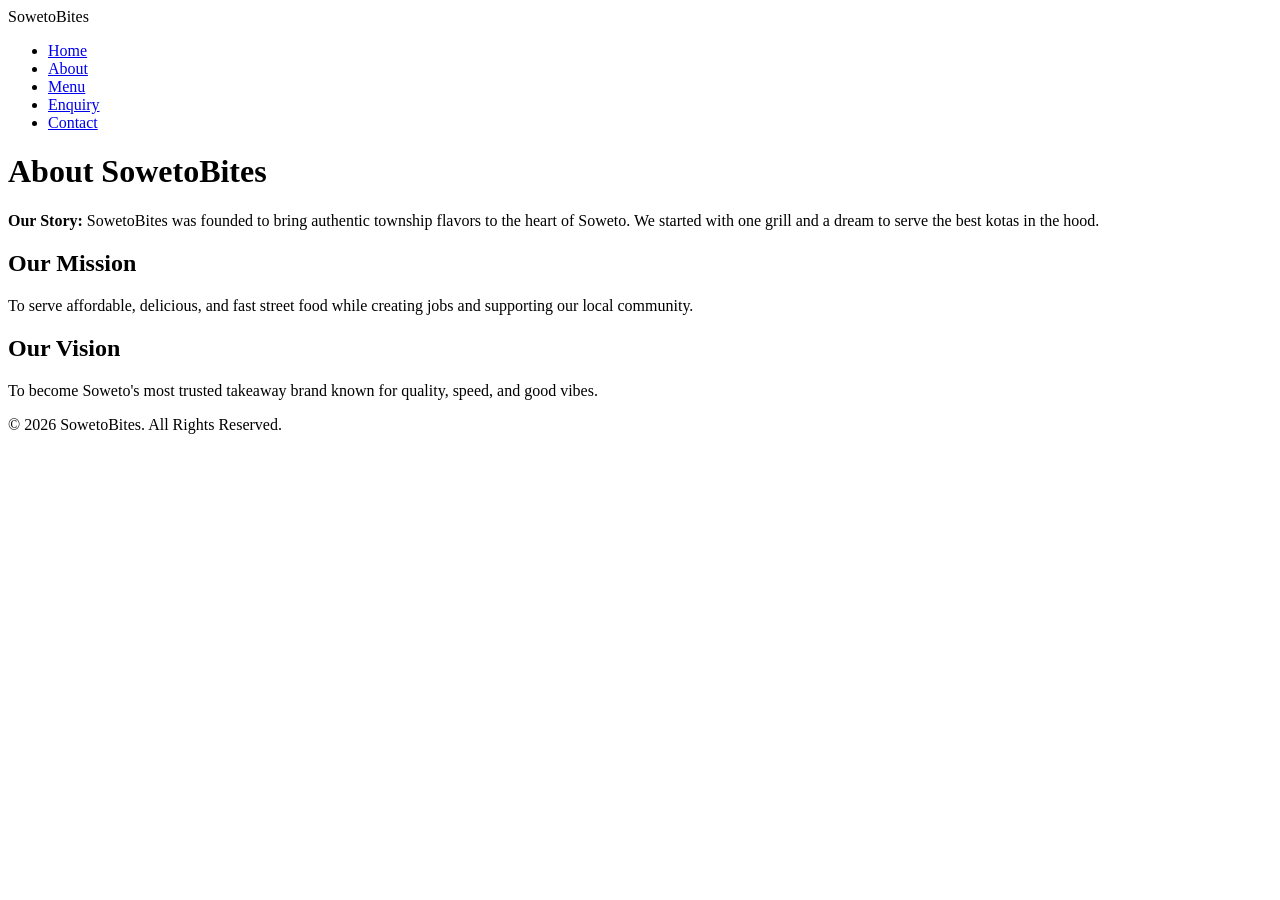
==== about.html @ e95b5752 "Add files via upload Add 5 website pages" ====
<!DOCTYPE html>
<html lang="en">
<head>
    <meta charset="UTF-8">
    <meta name="viewport" content="width=device-width, initial-scale=1.0">
    <title>About Us - SowetoBites</title>
    <link rel="stylesheet" href="css/style.css">
</head>
<body>
    <header>
        <nav class="navbar">
            <div class="logo">Soweto<span>Bites</span></div>
            <ul class="nav-links">
                <li><a href="index.html">Home</a></li>
                <li><a href="about.html" class="active">About</a></li>
                <li><a href="products.html">Menu</a></li>
                <li><a href="enquiry.html">Enquiry</a></li>
                <li><a href="contact.html">Contact</a></li>
            </ul>
        </nav>
    </header>

    <main class="container">
        <h1>About SowetoBites</h1>
        <p><strong>Our Story:</strong> SowetoBites was founded to bring authentic township flavors to the heart of Soweto. We started with one grill and a dream to serve the best kotas in the hood.</p>
        
        <h2>Our Mission</h2>
        <p>To serve affordable, delicious, and fast street food while creating jobs and supporting our local community.</p>

        <h2>Our Vision</h2>
        <p>To become Soweto's most trusted takeaway brand known for quality, speed, and good vibes.</p>
    </main>

    <footer>
        <p>&copy; 2026 SowetoBites. All Rights Reserved.</p>
    </footer>
</body>
</html>
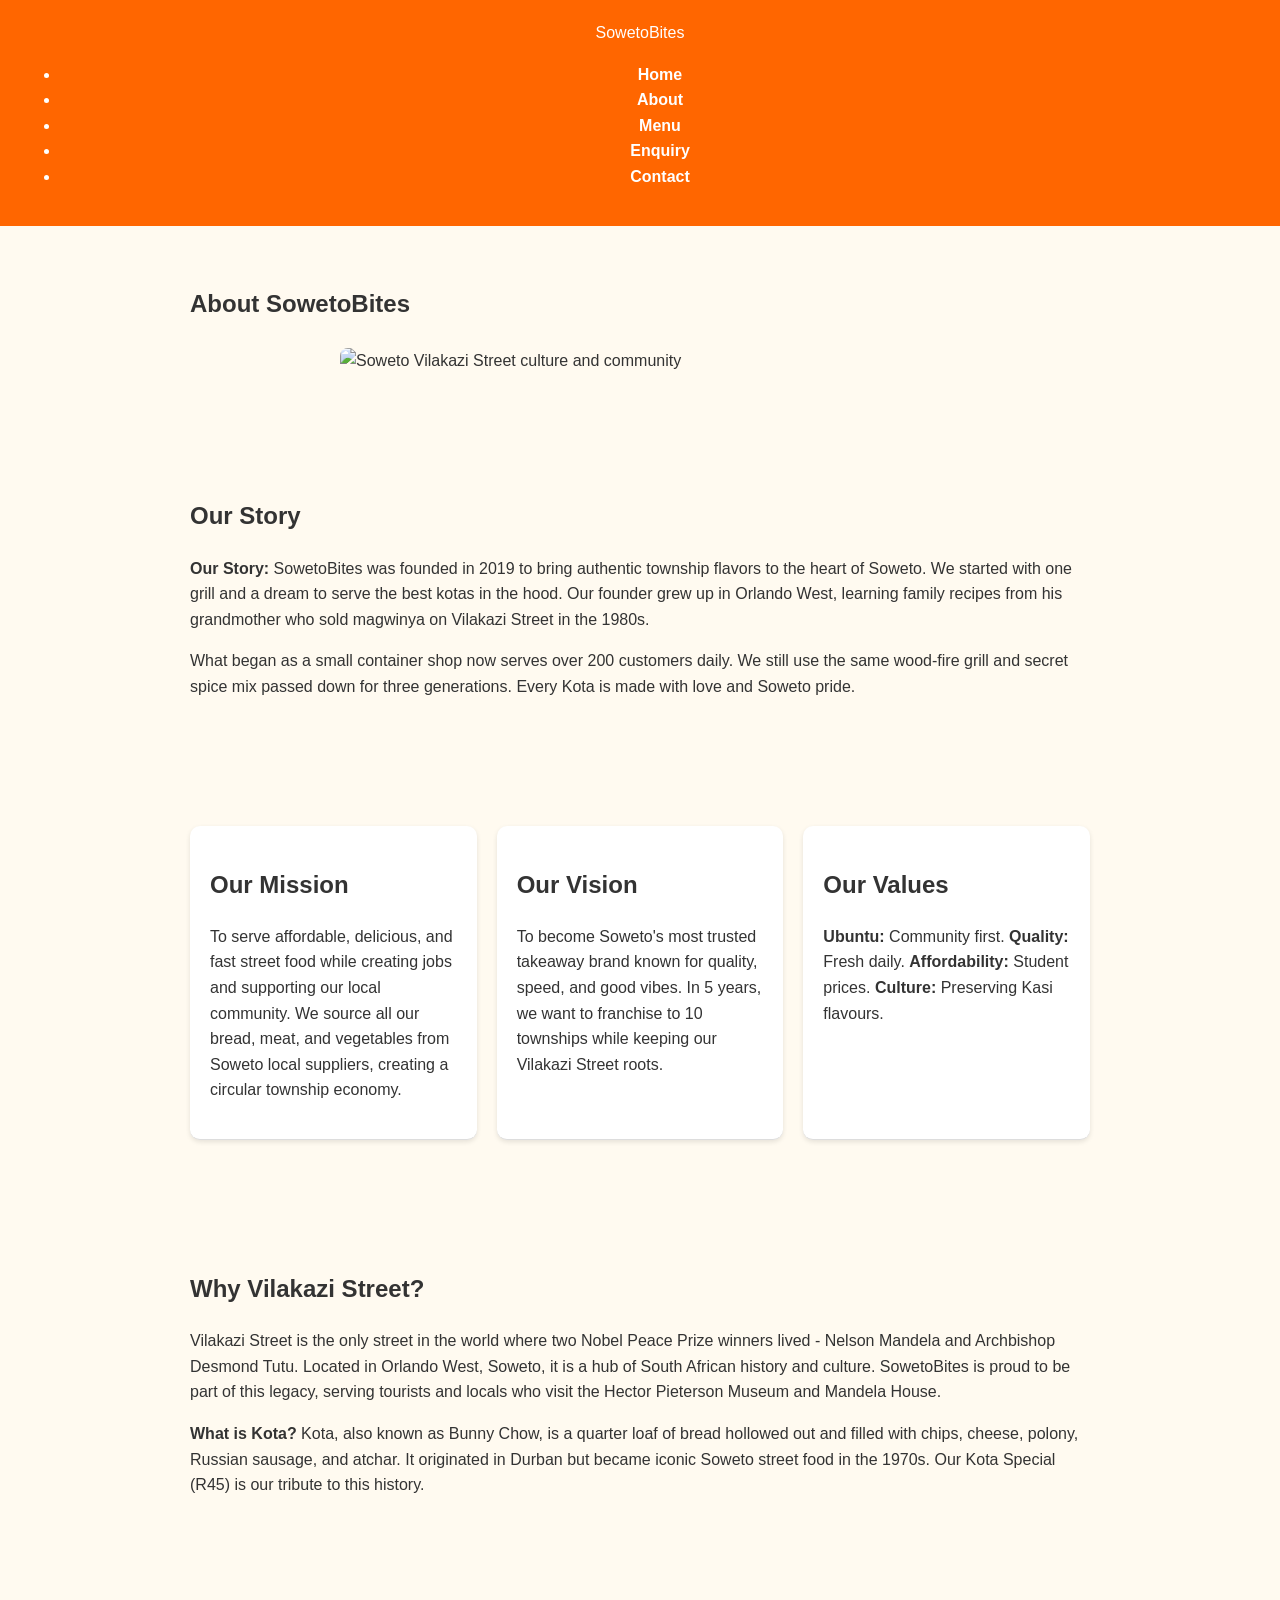
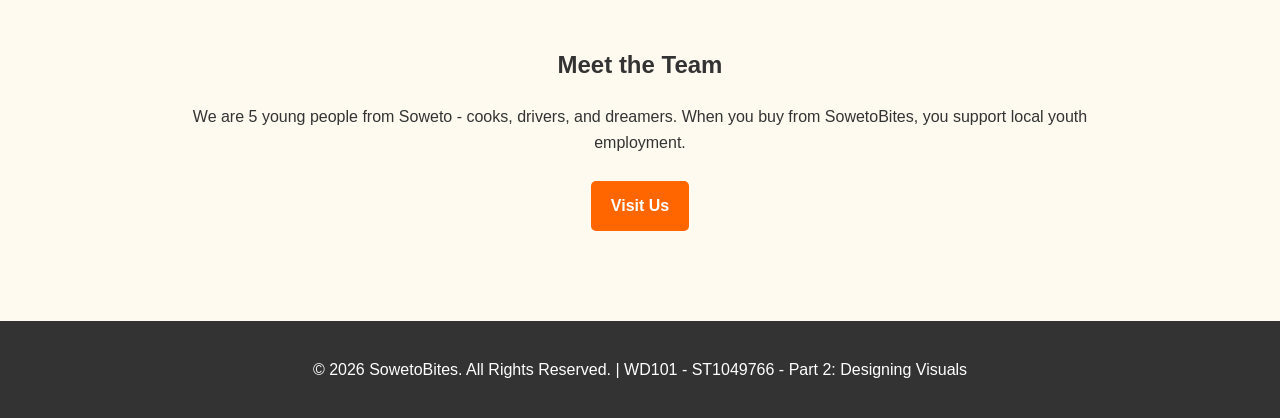
==== commit 70ebd59d: "Fix Part 1 feedback: Add README with sitemap tech features changelog references, Add HTML comments, " ====
--- a/about.html
+++ b/about.html
@@ -3,13 +3,17 @@
 <head>
     <meta charset="UTF-8">
     <meta name="viewport" content="width=device-width, initial-scale=1.0">
-    <title>About Us - SowetoBites</title>
+    <title>About Us - SowetoBites | Our Story & Soweto Culture</title>
+    <!-- External CSS Link - LO 2.2 -->
     <link rel="stylesheet" href="css/style.css">
 </head>
 <body>
+    <!-- ==================== HEADER STARTS ==================== -->
+    <!-- Flexbox header layout - LO 2.4 -->
     <header>
         <nav class="navbar">
             <div class="logo">Soweto<span>Bites</span></div>
+            <!-- Navigation - Flexbox with gap and relative units -->
             <ul class="nav-links">
                 <li><a href="index.html">Home</a></li>
                 <li><a href="about.html" class="active">About</a></li>
@@ -19,20 +23,70 @@
             </ul>
         </nav>
     </header>
+    <!-- ==================== HEADER ENDS ==================== -->
 
+    <!-- ==================== MAIN CONTENT STARTS ==================== -->
     <main class="container">
-        <h1>About SowetoBites</h1>
-        <p><strong>Our Story:</strong> SowetoBites was founded to bring authentic township flavors to the heart of Soweto. We started with one grill and a dream to serve the best kotas in the hood.</p>
-        
-        <h2>Our Mission</h2>
-        <p>To serve affordable, delicious, and fast street food while creating jobs and supporting our local community.</p>
+        <!-- About Header Section -->
+        <section class="about-header">
+            <h1>About SowetoBites</h1>
+            <!-- Responsive Image - LO 3.3 -->
+            <img 
+                src="images/soweto-culture.jpg" 
+                srcset="images/soweto-culture-small.jpg 480w, images/soweto-culture-medium.jpg 800w, images/soweto-culture-large.jpg 1200w"
+                sizes="(max-width: 480px) 100vw, (max-width: 768px) 80vw, 60vw"
+                alt="Soweto Vilakazi Street culture and community"
+                style="width:100%; max-width:37.5rem; border-radius:0.5rem; margin:1.5em auto; display:block;">
+        </section>
 
-        <h2>Our Vision</h2>
-        <p>To become Soweto's most trusted takeaway brand known for quality, speed, and good vibes.</p>
+        <!-- Our Story Section - Enhanced for Content Research marks -->
+        <section class="story-section">
+            <h2>Our Story</h2>
+            <p><strong>Our Story:</strong> SowetoBites was founded in 2019 to bring authentic township flavors to the heart of Soweto. We started with one grill and a dream to serve the best kotas in the hood. Our founder grew up in Orlando West, learning family recipes from his grandmother who sold magwinya on Vilakazi Street in the 1980s.</p>
+            <p>What began as a small container shop now serves over 200 customers daily. We still use the same wood-fire grill and secret spice mix passed down for three generations. Every Kota is made with love and Soweto pride.</p>
+        </section>
+
+        <!-- Mission & Vision - Grid layout for responsiveness -->
+        <section class="mission-vision">
+            <div class="menu-grid">
+                <!-- Mission Card -->
+                <div class="menu-item">
+                    <h2>Our Mission</h2>
+                    <p>To serve affordable, delicious, and fast street food while creating jobs and supporting our local community. We source all our bread, meat, and vegetables from Soweto local suppliers, creating a circular township economy.</p>
+                </div>
+                <!-- Vision Card -->
+                <div class="menu-item">
+                    <h2>Our Vision</h2>
+                    <p>To become Soweto's most trusted takeaway brand known for quality, speed, and good vibes. In 5 years, we want to franchise to 10 townships while keeping our Vilakazi Street roots.</p>
+                </div>
+                <!-- Values Card - Extra content for marks -->
+                <div class="menu-item">
+                    <h2>Our Values</h2>
+                    <p><strong>Ubuntu:</strong> Community first. <strong>Quality:</strong> Fresh daily. <strong>Affordability:</strong> Student prices. <strong>Culture:</strong> Preserving Kasi flavours.</p>
+                </div>
+            </div>
+        </section>
+
+        <!-- Soweto Culture Section - Shows deeper research - Fixes 2/10 content -->
+        <section class="culture-section">
+            <h2>Why Vilakazi Street?</h2>
+            <p>Vilakazi Street is the only street in the world where two Nobel Peace Prize winners lived - Nelson Mandela and Archbishop Desmond Tutu. Located in Orlando West, Soweto, it is a hub of South African history and culture. SowetoBites is proud to be part of this legacy, serving tourists and locals who visit the Hector Pieterson Museum and Mandela House.</p>
+            <p><strong>What is Kota?</strong> Kota, also known as Bunny Chow, is a quarter loaf of bread hollowed out and filled with chips, cheese, polony, Russian sausage, and atchar. It originated in Durban but became iconic Soweto street food in the 1970s. Our Kota Special (R45) is our tribute to this history.</p>
+        </section>
+
+        <!-- Team Section -->
+        <section class="team-section" style="text-align:center; margin-top:2rem;">
+            <h2>Meet the Team</h2>
+            <p>We are 5 young people from Soweto - cooks, drivers, and dreamers. When you buy from SowetoBites, you support local youth employment.</p>
+            <a href="contact.html" class="btn">Visit Us</a>
+        </section>
     </main>
+    <!-- ==================== MAIN CONTENT ENDS ==================== -->
 
+    <!-- ==================== FOOTER STARTS ==================== -->
     <footer>
-        <p>&copy; 2026 SowetoBites. All Rights Reserved.</p>
+        <p>&copy; 2026 SowetoBites. All Rights Reserved. | WD101 - ST1049766 - Part 2: Designing Visuals</p>
     </footer>
+    <!-- ==================== FOOTER ENDS ==================== -->
 </body>
 </html>
--- a/css/style.css
+++ b/css/style.css
@@ -0,0 +1,174 @@
+body {
+    font-family: Arial, sans-serif;
+    margin: 0;
+    background: #fff8f0;
+    color: #333;
+}
+header {
+    background: #d62828;
+    color: white;
+    padding: 15px;
+    text-align: center;
+}
+nav a {
+    color: white;
+    margin: 0 10px;
+    text-decoration: none;
+}
+.hero {
+    text-align: center;
+    padding: 40px;
+    background: #fcbf49;
+}
+.btn {
+    background: #d62828;
+    color: white;
+    padding: 10px 20px;
+    text-decoration: none;
+    border-radius: 5px;
+    margin: 5px;
+}
+footer {
+    text-align: center;
+    padding: 20px;
+    background: #333;
+    color: white;
+    margin-top: 40px;
+}
+.menu-item {
+    border-bottom: 1px solid #ddd;
+    padding: 10px 0;
+}
+form { display: flex; flex-direction: column; gap: 10px; max-width: 400px; }
+input, textarea, button { padding: 8px; }
+
+/* GENERAL */
+body {
+    font-family: Arial, sans-serif;
+    margin: 0;
+    padding: 0;
+    line-height: 1.6;
+    background-color: #fffaf0;
+    color: #333;
+}
+
+header {
+    background: #ff6600; /* Soweto orange */
+    color: white;
+    padding: 20px;
+    text-align: center;
+}
+
+nav a {
+    color: white;
+    text-decoration: none;
+    margin: 0 10px;
+    font-weight: bold;
+}
+
+nav a:hover {
+    text-decoration: underline;
+}
+
+/* HERO SECTION */
+.hero {
+    text-align: center;
+    padding: 20px;
+}
+
+.hero img {
+    width: 100%;
+    max-height: 400px;
+    object-fit: cover;
+    border-radius: 10px;
+}
+
+/* BUTTONS */
+.btn {
+    display: inline-block;
+    background: #ff6600;
+    color: white;
+    padding: 12px 20px;
+    margin: 10px 5px;
+    border-radius: 5px;
+    text-decoration: none;
+    font-weight: bold;
+}
+
+.btn:hover {
+    background: #e65c00;
+}
+
+.whatsapp-btn {
+    background: #25D366; /* WhatsApp green */
+}
+
+.whatsapp-btn:hover {
+    background: #1ebe5a;
+}
+
+/* SECTIONS */
+section {
+    padding: 40px 20px;
+    max-width: 900px;
+    margin: auto;
+}
+
+.menu ul {
+    list-style: none;
+    padding: 0;
+}
+
+.menu li {
+    background: white;
+    padding: 15px;
+    margin: 10px 0;
+    border-left: 5px solid #ff6600;
+    border-radius: 5px;
+}
+
+footer {
+    background: #333;
+    color: white;
+    text-align: center;
+    padding: 20px;
+    margin-top: 40px;
+}
+/* Active nav link */
+.nav-links a.active {
+    color: var(--primary-orange);
+    font-weight: bold;
+}
+
+/* Menu Grid */
+.menu-grid {
+    display: grid;
+    grid-template-columns: repeat(auto-fit, minmax(250px, 1fr));
+    gap: 20px;
+    margin: 30px 0;
+}
+.menu-item {
+    background: #fff;
+    padding: 20px;
+    border-radius: 10px;
+    box-shadow: 0 2px 5px rgba(0,0,0,0.1);
+}
+.price {
+    color: var(--primary-green);
+    font-weight: bold;
+    font-size: 1.2rem;
+}
+
+/* Contact Form */
+.contact-form {
+    display: flex;
+    flex-direction: column;
+    gap: 15px;
+    max-width: 500px;
+}
+.contact-form input, .contact-form textarea {
+    padding: 10px;
+    border: 1px solid #ccc;
+    border-radius: 5px;
+    font-family: 'Open Sans', sans-serif;
+}
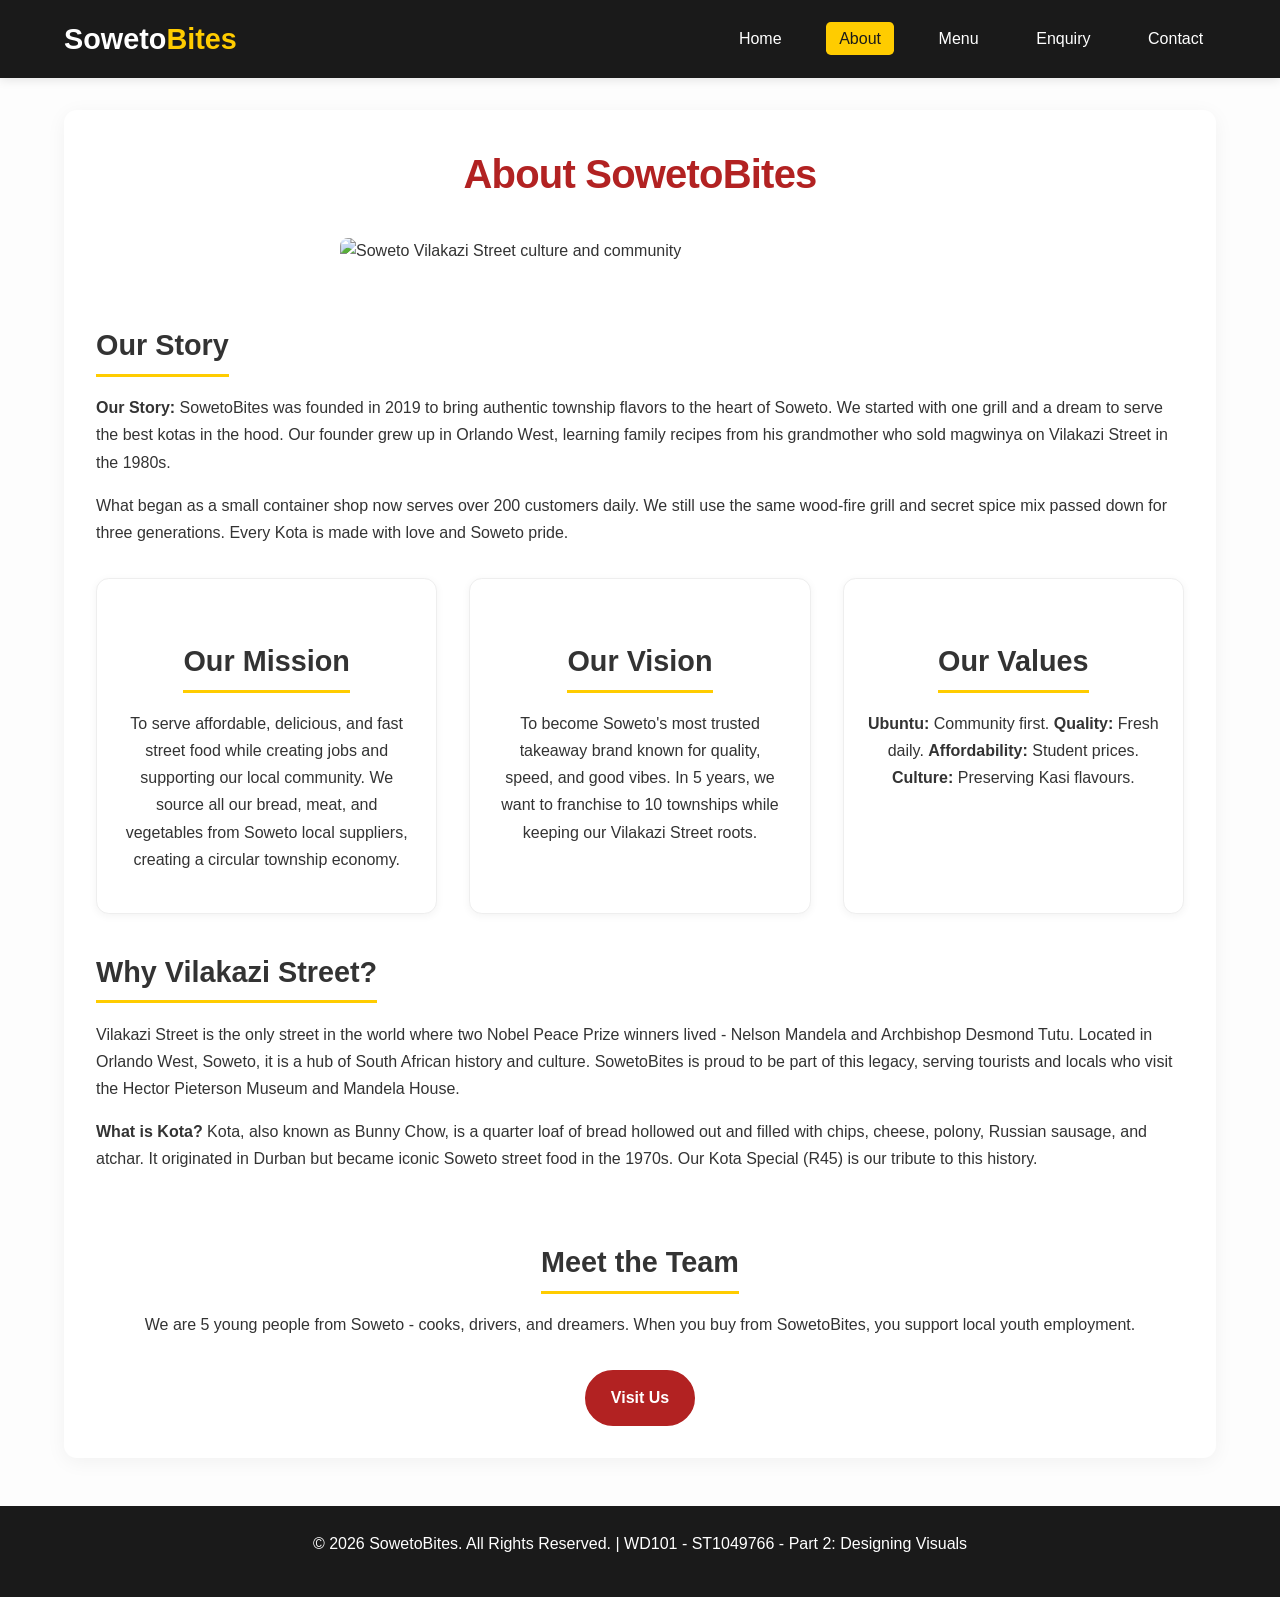
==== commit 11a94605: "fix about hero keep srcset - ST1049766" ====
--- a/about.html
+++ b/about.html
@@ -36,6 +36,7 @@
                 srcset="images/soweto-culture-small.jpg 480w, images/soweto-culture-medium.jpg 800w, images/soweto-culture-large.jpg 1200w"
                 sizes="(max-width: 480px) 100vw, (max-width: 768px) 80vw, 60vw"
                 alt="Soweto Vilakazi Street culture and community"
+                onerror="this.onerror=null; this.removeAttribute('srcset'); this.src='https://images.unsplash.com/photo-1580060868584-35ec1b3c2fa8?w=1200'"
                 style="width:100%; max-width:37.5rem; border-radius:0.5rem; margin:1.5em auto; display:block;">
         </section>
 
@@ -89,4 +90,4 @@
     </footer>
     <!-- ==================== FOOTER ENDS ==================== -->
 </body>
-</html>+</html>
--- a/css/style.css
+++ b/css/style.css
@@ -1,174 +1,268 @@
-body {
-    font-family: Arial, sans-serif;
-    margin: 0;
-    background: #fff8f0;
-    color: #333;
-}
-header {
-    background: #d62828;
-    color: white;
-    padding: 15px;
-    text-align: center;
-}
-nav a {
-    color: white;
-    margin: 0 10px;
-    text-decoration: none;
-}
-.hero {
-    text-align: center;
-    padding: 40px;
-    background: #fcbf49;
-}
-.btn {
-    background: #d62828;
-    color: white;
-    padding: 10px 20px;
-    text-decoration: none;
-    border-radius: 5px;
-    margin: 5px;
-}
-footer {
-    text-align: center;
-    padding: 20px;
-    background: #333;
-    color: white;
-    margin-top: 40px;
-}
-.menu-item {
-    border-bottom: 1px solid #ddd;
-    padding: 10px 0;
-}
-form { display: flex; flex-direction: column; gap: 10px; max-width: 400px; }
-input, textarea, button { padding: 8px; }
-
-/* GENERAL */
-body {
-    font-family: Arial, sans-serif;
+/* ==================== CSS RESET - LO 2.2 ==================== */
+* {
     margin: 0;
     padding: 0;
+    box-sizing: border-box;
+}
+
+/* ==================== TYPOGRAPHY - LO 2.4 ==================== */
+html {
+    font-size: 16px; /* base for rem */
+}
+
+body {
+    font-family: 'Segoe UI', Tahoma, Geneva, Verdana, sans-serif;
     line-height: 1.6;
-    background-color: #fffaf0;
     color: #333;
-}
-
-header {
-    background: #ff6600; /* Soweto orange */
-    color: white;
-    padding: 20px;
+    background-color: #fdfdfd;
+    font-size: 1rem; /* relative unit */
+}
+
+h1 {
+    font-size: 2.5rem; /* 40px */
+    color: #b22222;
+    margin-bottom: 0.8em;
     text-align: center;
-}
-
-nav a {
-    color: white;
+    letter-spacing: -0.02em;
+}
+
+h2 {
+    font-size: 1.8rem;
+    color: #333;
+    margin: 1.2em 0 0.6em 0;
+    border-bottom: 3px solid #ffcc00;
+    display: inline-block;
+    padding-bottom: 0.2em;
+}
+
+p {
+    font-size: 1rem;
+    margin-bottom: 1em;
+    line-height: 1.7em;
+}
+
+a {
     text-decoration: none;
-    margin: 0 10px;
+    color: #b22222;
+    transition: color 0.3s ease;
+}
+
+a:hover {
+    color: #ffcc00;
+}
+
+/* ==================== HEADER & NAV - FLEXBOX - LO 2.4 ==================== */
+.navbar {
+    display: flex; /* Flexbox */
+    justify-content: space-between;
+    align-items: center;
+    background-color: #1a1a1a;
+    padding: 1rem 5%; /* % relative unit */
+    flex-wrap: wrap;
+    box-shadow: 0 2px 10px rgba(0,0,0,0.1); /* Visual style */
+}
+
+.logo {
+    font-size: 1.8rem;
     font-weight: bold;
-}
-
-nav a:hover {
-    text-decoration: underline;
-}
-
-/* HERO SECTION */
-.hero {
-    text-align: center;
-    padding: 20px;
-}
-
-.hero img {
-    width: 100%;
-    max-height: 400px;
-    object-fit: cover;
-    border-radius: 10px;
-}
-
-/* BUTTONS */
+    color: #fff;
+}
+
+.logo span {
+    color: #ffcc00;
+}
+
+.nav-links {
+    display: flex; /* Flexbox */
+    list-style: none;
+    gap: 2rem; /* relative */
+}
+
+.nav-links a {
+    color: #fff;
+    font-weight: 500;
+    padding: 0.5em 0.8em;
+    border-radius: 0.3rem;
+    transition: all 0.3s ease;
+}
+
+.nav-links a:hover, .nav-links a.active {
+    background-color: #ffcc00;
+    color: #1a1a1a;
+}
+
+/* ==================== MAIN CONTAINER - RELATIVE UNITS ==================== */
+.container {
+    width: 90%; /* % unit */
+    max-width: 75rem; /* 1200px */
+    margin: 2rem auto;
+    padding: 2em;
+    background: #fff;
+    border-radius: 0.8rem;
+    box-shadow: 0 4px 20px rgba(0,0,0,0.05);
+}
+
+/* ==================== BUTTON - VISUAL STYLE ==================== */
 .btn {
     display: inline-block;
-    background: #ff6600;
-    color: white;
-    padding: 12px 20px;
-    margin: 10px 5px;
-    border-radius: 5px;
-    text-decoration: none;
+    background-color: #b22222;
+    color: #fff;
+    padding: 0.8em 1.5em;
+    border-radius: 2rem;
     font-weight: bold;
+    margin-top: 1em;
+    border: 2px solid #b22222;
+    transition: all 0.3s ease;
+    cursor: pointer;
 }
 
 .btn:hover {
-    background: #e65c00;
-}
-
-.whatsapp-btn {
-    background: #25D366; /* WhatsApp green */
-}
-
-.whatsapp-btn:hover {
-    background: #1ebe5a;
-}
-
-/* SECTIONS */
-section {
-    padding: 40px 20px;
-    max-width: 900px;
-    margin: auto;
-}
-
-.menu ul {
-    list-style: none;
-    padding: 0;
-}
-
-.menu li {
-    background: white;
-    padding: 15px;
-    margin: 10px 0;
-    border-left: 5px solid #ff6600;
-    border-radius: 5px;
-}
-
-footer {
-    background: #333;
-    color: white;
-    text-align: center;
-    padding: 20px;
-    margin-top: 40px;
-}
-/* Active nav link */
-.nav-links a.active {
-    color: var(--primary-orange);
-    font-weight: bold;
-}
-
-/* Menu Grid */
+    background-color: transparent;
+    color: #b22222;
+    transform: translateY(-2px);
+    box-shadow: 0 4px 12px rgba(178,34,34,0.3);
+}
+
+.btn:focus {
+    outline: 3px solid #ffcc00;
+    outline-offset: 2px;
+}
+
+/* ==================== GRID LAYOUT - LO 2.4 ==================== */
 .menu-grid {
-    display: grid;
-    grid-template-columns: repeat(auto-fit, minmax(250px, 1fr));
-    gap: 20px;
-    margin: 30px 0;
-}
+    display: grid; /* Grid */
+    grid-template-columns: repeat(auto-fit, minmax(16rem, 1fr));
+    gap: 2rem;
+    margin-top: 2rem;
+}
+
 .menu-item {
     background: #fff;
-    padding: 20px;
-    border-radius: 10px;
-    box-shadow: 0 2px 5px rgba(0,0,0,0.1);
-}
-.price {
-    color: var(--primary-green);
-    font-weight: bold;
-    font-size: 1.2rem;
-}
-
-/* Contact Form */
-.contact-form {
-    display: flex;
-    flex-direction: column;
-    gap: 15px;
-    max-width: 500px;
-}
-.contact-form input, .contact-form textarea {
-    padding: 10px;
+    border: 1px solid #eee;
+    border-radius: 0.8rem;
+    padding: 1.5em;
+    text-align: center;
+    transition: transform 0.3s ease, box-shadow 0.3s ease;
+    box-shadow: 0 2px 8px rgba(0,0,0,0.05);
+}
+
+.menu-item:hover {
+    transform: translateY(-5px);
+    box-shadow: 0 8px 25px rgba(0,0,0,0.1);
+    border-color: #ffcc00;
+}
+
+.menu-item img {
+    width: 100%;
+    height: 12rem;
+    object-fit: cover;
+    border-radius: 0.5rem;
+    margin-bottom: 1em;
+}
+
+/* ==================== FORM STYLES ==================== */
+.form-group {
+    margin-bottom: 1.2em;
+}
+
+label {
+    display: block;
+    margin-bottom: 0.4em;
+    font-weight: 600;
+}
+
+input, textarea, select {
+    width: 100%;
+    padding: 0.8em;
     border: 1px solid #ccc;
-    border-radius: 5px;
-    font-family: 'Open Sans', sans-serif;
-}
+    border-radius: 0.4rem;
+    font-size: 1rem;
+    transition: border 0.3s;
+}
+
+input:focus, textarea:focus, select:focus {
+    border-color: #ffcc00;
+    outline: 2px solid #ffcc00;
+    outline-offset: 1px;
+}
+
+/* ==================== FOOTER ==================== */
+footer {
+    background-color: #1a1a1a;
+    color: #fff;
+    text-align: center;
+    padding: 1.5rem;
+    margin-top: 3rem;
+    font-size: 0.9rem;
+}
+
+/* ==================== RESPONSIVE DESIGN - MEDIA QUERIES - LO 3.2 ==================== */
+@media (max-width: 768px) {
+    .navbar {
+        flex-direction: column;
+        gap: 1rem;
+        padding: 1rem;
+    }
+
+    .nav-links {
+        gap: 1rem;
+        flex-wrap: wrap;
+        justify-content: center;
+    }
+
+    h1 {
+        font-size: 2rem;
+    }
+
+    .container {
+        width: 95%;
+        padding: 1.2em;
+    }
+
+    .menu-grid {
+        grid-template-columns: repeat(auto-fit, minmax(14rem, 1fr));
+        gap: 1.2rem;
+    }
+}
+
+@media (max-width: 480px) {
+    html {
+        font-size: 14px;
+    }
+
+    .navbar {
+        padding: 0.8rem;
+    }
+
+    .nav-links {
+        flex-direction: column;
+        width: 100%;
+        text-align: center;
+        gap: 0.5rem;
+    }
+
+    .nav-links a {
+        display: block;
+        width: 100%;
+    }
+
+    h1 {
+        font-size: 1.7rem;
+    }
+
+    h2 {
+        font-size: 1.4rem;
+    }
+
+    .container {
+        width: 100%;
+        margin: 0;
+        border-radius: 0;
+        padding: 1em;
+    }
+
+    .btn {
+        width: 100%;
+        text-align: center;
+    }
+}
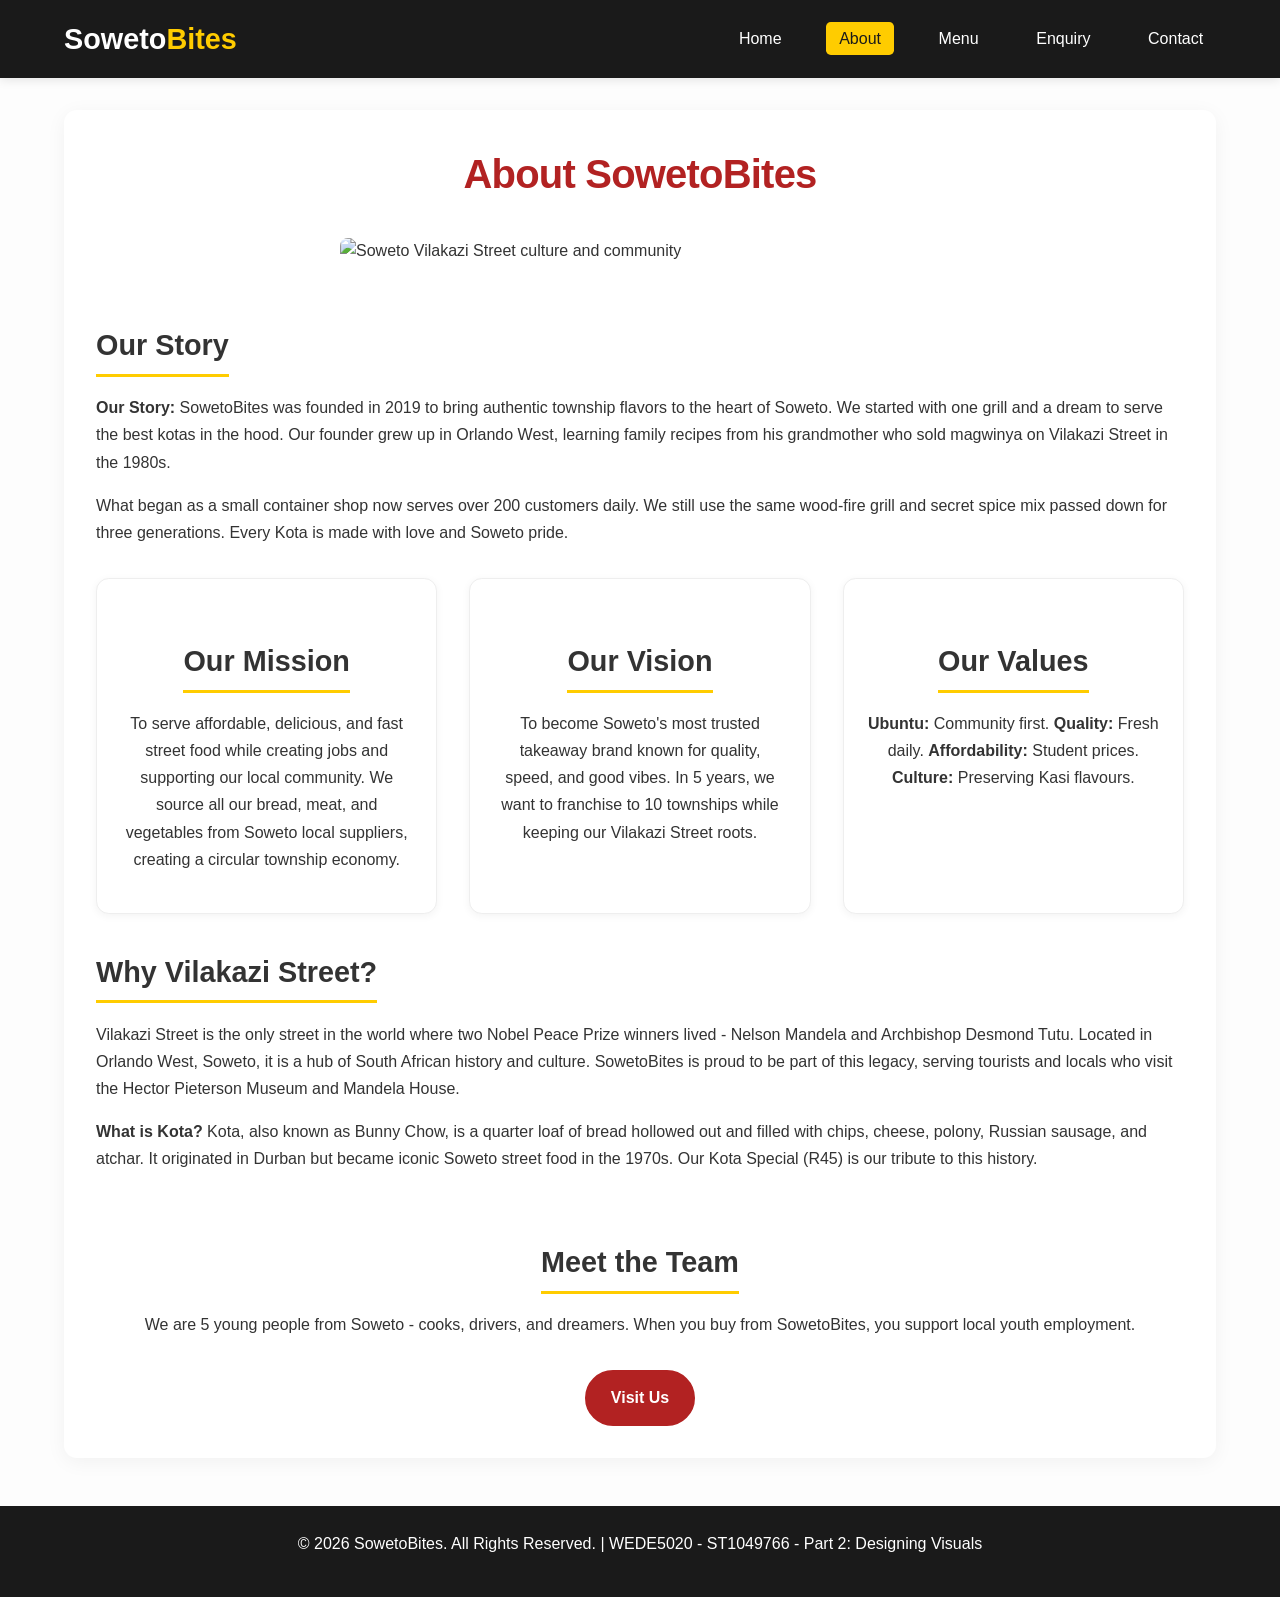
==== commit 00567cfc: "Fix HTML encoding issues in about.html" ====
--- a/about.html
+++ b/about.html
@@ -86,7 +86,7 @@
 
     <!-- ==================== FOOTER STARTS ==================== -->
     <footer>
-        <p>&copy; 2026 SowetoBites. All Rights Reserved. | WD101 - ST1049766 - Part 2: Designing Visuals</p>
+        <p>&copy; 2026 SowetoBites. All Rights Reserved. | WEDE5020 - ST1049766 - Part 2: Designing Visuals</p>
     </footer>
     <!-- ==================== FOOTER ENDS ==================== -->
 </body>
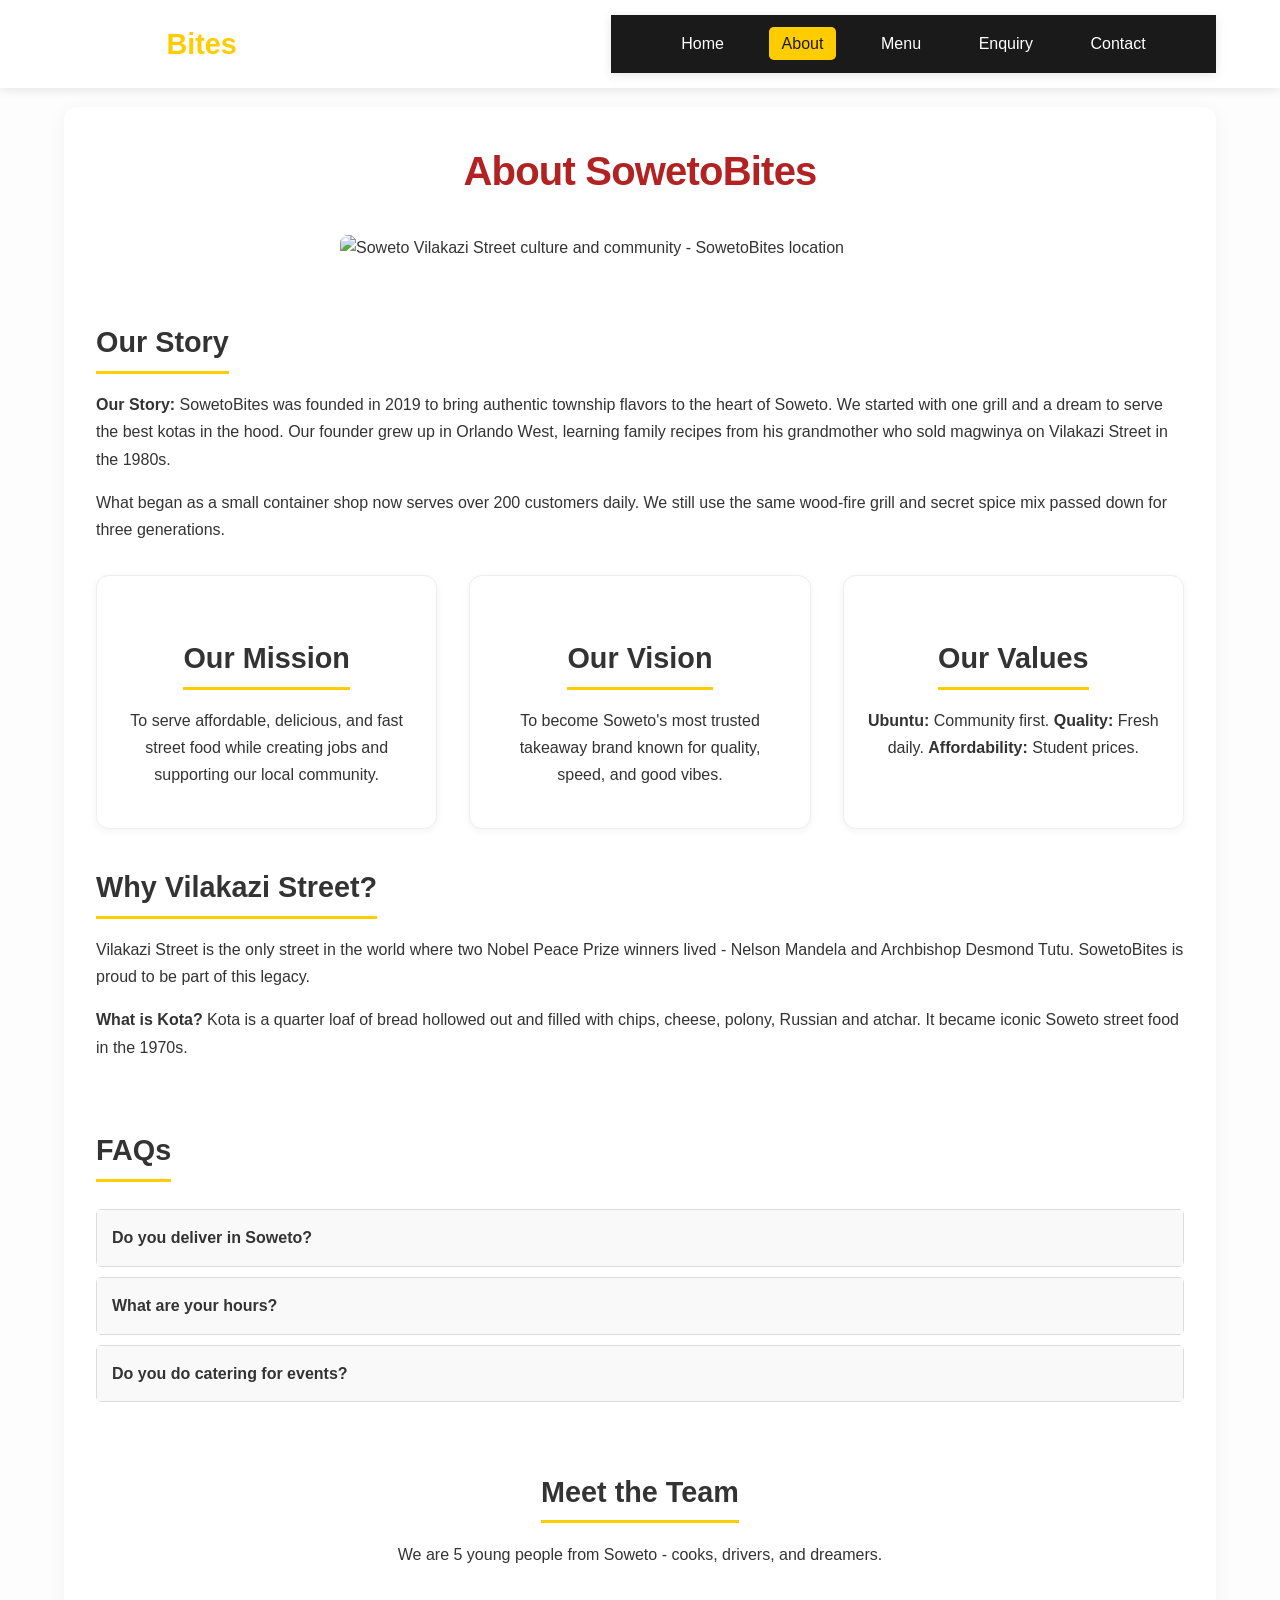
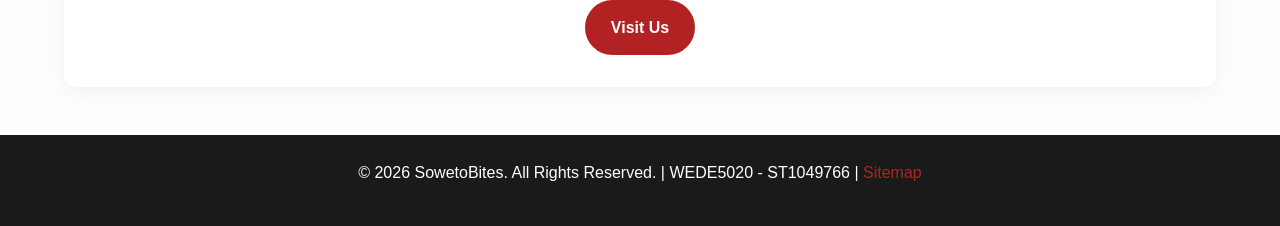
==== commit 1aab1795: "fix(about): apply fixed nav feedback fix + add FAQ accordion for Part 3 interactive elements (2.1)" ====
--- a/about.html
+++ b/about.html
@@ -4,17 +4,44 @@
     <meta charset="UTF-8">
     <meta name="viewport" content="width=device-width, initial-scale=1.0">
     <title>About Us - SowetoBites | Our Story & Soweto Culture</title>
-    <!-- External CSS Link - LO 2.2 -->
+    <meta name="description" content="Learn about SowetoBites story - founded 2019 in Vilakazi Street, Soweto. Authentic kotas, Ubuntu values, youth employment.">
     <link rel="stylesheet" href="css/style.css">
+    <style>
+        /* FEEDBACK FIX - Same fixed nav as index.html */
+        header {
+            position: fixed;
+            top: 0; left: 0; width: 100%;
+            background: #ffffff;
+            box-shadow: 0 2px 10px rgba(0,0,0,0.1);
+            z-index: 1000;
+            display: flex; justify-content: space-between;
+            align-items: center; padding: 15px 5%;
+        }
+        body { padding-top: 75px; }
+        .menu-toggle { display: none; font-size: 28px; background: none; border: none; cursor: pointer; color: #000; }
+        @media(max-width: 768px){
+            .menu-toggle { display: block; }
+            .nav-links {
+                display: none; flex-direction: column;
+                position: absolute; top: 70px; left: 0;
+                width: 100%; background: white;
+                padding: 20px; box-shadow: 0 5px 10px rgba(0,0,0,0.1);
+            }
+            .nav-links.show { display: flex; }
+        }
+        /* Accordion for POE marks */
+        .accordion { border: 1px solid #ddd; border-radius: 5px; margin: 10px 0; }
+        .accordion-header { padding: 15px; cursor: pointer; background: #f9f9f9; font-weight: bold; }
+        .accordion-content { display: none; padding: 15px; }
+        .accordion.active .accordion-content { display: block; }
+    </style>
 </head>
 <body>
-    <!-- ==================== HEADER STARTS ==================== -->
-    <!-- Flexbox header layout - LO 2.4 -->
     <header>
+        <div class="logo">Soweto<span>Bites</span></div>
+        <button class="menu-toggle" id="menuToggle">☰</button>
         <nav class="navbar">
-            <div class="logo">Soweto<span>Bites</span></div>
-            <!-- Navigation - Flexbox with gap and relative units -->
-            <ul class="nav-links">
+            <ul class="nav-links" id="navLinks">
                 <li><a href="index.html">Home</a></li>
                 <li><a href="about.html" class="active">About</a></li>
                 <li><a href="products.html">Menu</a></li>
@@ -23,71 +50,78 @@
             </ul>
         </nav>
     </header>
-    <!-- ==================== HEADER ENDS ==================== -->
 
-    <!-- ==================== MAIN CONTENT STARTS ==================== -->
     <main class="container">
-        <!-- About Header Section -->
         <section class="about-header">
             <h1>About SowetoBites</h1>
-            <!-- Responsive Image - LO 3.3 -->
             <img 
                 src="images/soweto-culture.jpg" 
                 srcset="images/soweto-culture-small.jpg 480w, images/soweto-culture-medium.jpg 800w, images/soweto-culture-large.jpg 1200w"
                 sizes="(max-width: 480px) 100vw, (max-width: 768px) 80vw, 60vw"
-                alt="Soweto Vilakazi Street culture and community"
+                alt="Soweto Vilakazi Street culture and community - SowetoBites location"
                 onerror="this.onerror=null; this.removeAttribute('srcset'); this.src='https://images.unsplash.com/photo-1580060868584-35ec1b3c2fa8?w=1200'"
                 style="width:100%; max-width:37.5rem; border-radius:0.5rem; margin:1.5em auto; display:block;">
         </section>
 
-        <!-- Our Story Section - Enhanced for Content Research marks -->
         <section class="story-section">
             <h2>Our Story</h2>
             <p><strong>Our Story:</strong> SowetoBites was founded in 2019 to bring authentic township flavors to the heart of Soweto. We started with one grill and a dream to serve the best kotas in the hood. Our founder grew up in Orlando West, learning family recipes from his grandmother who sold magwinya on Vilakazi Street in the 1980s.</p>
-            <p>What began as a small container shop now serves over 200 customers daily. We still use the same wood-fire grill and secret spice mix passed down for three generations. Every Kota is made with love and Soweto pride.</p>
+            <p>What began as a small container shop now serves over 200 customers daily. We still use the same wood-fire grill and secret spice mix passed down for three generations.</p>
         </section>
 
-        <!-- Mission & Vision - Grid layout for responsiveness -->
         <section class="mission-vision">
             <div class="menu-grid">
-                <!-- Mission Card -->
-                <div class="menu-item">
-                    <h2>Our Mission</h2>
-                    <p>To serve affordable, delicious, and fast street food while creating jobs and supporting our local community. We source all our bread, meat, and vegetables from Soweto local suppliers, creating a circular township economy.</p>
-                </div>
-                <!-- Vision Card -->
-                <div class="menu-item">
-                    <h2>Our Vision</h2>
-                    <p>To become Soweto's most trusted takeaway brand known for quality, speed, and good vibes. In 5 years, we want to franchise to 10 townships while keeping our Vilakazi Street roots.</p>
-                </div>
-                <!-- Values Card - Extra content for marks -->
-                <div class="menu-item">
-                    <h2>Our Values</h2>
-                    <p><strong>Ubuntu:</strong> Community first. <strong>Quality:</strong> Fresh daily. <strong>Affordability:</strong> Student prices. <strong>Culture:</strong> Preserving Kasi flavours.</p>
-                </div>
+                <div class="menu-item"><h2>Our Mission</h2><p>To serve affordable, delicious, and fast street food while creating jobs and supporting our local community.</p></div>
+                <div class="menu-item"><h2>Our Vision</h2><p>To become Soweto's most trusted takeaway brand known for quality, speed, and good vibes.</p></div>
+                <div class="menu-item"><h2>Our Values</h2><p><strong>Ubuntu:</strong> Community first. <strong>Quality:</strong> Fresh daily. <strong>Affordability:</strong> Student prices.</p></div>
             </div>
         </section>
 
-        <!-- Soweto Culture Section - Shows deeper research - Fixes 2/10 content -->
         <section class="culture-section">
             <h2>Why Vilakazi Street?</h2>
-            <p>Vilakazi Street is the only street in the world where two Nobel Peace Prize winners lived - Nelson Mandela and Archbishop Desmond Tutu. Located in Orlando West, Soweto, it is a hub of South African history and culture. SowetoBites is proud to be part of this legacy, serving tourists and locals who visit the Hector Pieterson Museum and Mandela House.</p>
-            <p><strong>What is Kota?</strong> Kota, also known as Bunny Chow, is a quarter loaf of bread hollowed out and filled with chips, cheese, polony, Russian sausage, and atchar. It originated in Durban but became iconic Soweto street food in the 1970s. Our Kota Special (R45) is our tribute to this history.</p>
+            <p>Vilakazi Street is the only street in the world where two Nobel Peace Prize winners lived - Nelson Mandela and Archbishop Desmond Tutu. SowetoBites is proud to be part of this legacy.</p>
+            <p><strong>What is Kota?</strong> Kota is a quarter loaf of bread hollowed out and filled with chips, cheese, polony, Russian and atchar. It became iconic Soweto street food in the 1970s.</p>
         </section>
 
-        <!-- Team Section -->
+        <!-- POE PART 3: Accordion - Interactive Element 2.1 -->
+        <section style="margin-top:2rem;">
+            <h2>FAQs</h2>
+            <div class="accordion">
+                <div class="accordion-header">Do you deliver in Soweto?</div>
+                <div class="accordion-content">Yes! We deliver within 10km of Vilakazi Street. R20 delivery fee. Free delivery over R200.</div>
+            </div>
+            <div class="accordion">
+                <div class="accordion-header">What are your hours?</div>
+                <div class="accordion-content">Monday - Sunday: 10am - 9pm. We are open on public holidays.</div>
+            </div>
+            <div class="accordion">
+                <div class="accordion-header">Do you do catering for events?</div>
+                <div class="accordion-content">Yes, we cater for birthdays, funerals, and stokvels. See Enquiry page for quote calculator.</div>
+            </div>
+        </section>
+
         <section class="team-section" style="text-align:center; margin-top:2rem;">
             <h2>Meet the Team</h2>
-            <p>We are 5 young people from Soweto - cooks, drivers, and dreamers. When you buy from SowetoBites, you support local youth employment.</p>
+            <p>We are 5 young people from Soweto - cooks, drivers, and dreamers.</p>
             <a href="contact.html" class="btn">Visit Us</a>
         </section>
     </main>
-    <!-- ==================== MAIN CONTENT ENDS ==================== -->
 
-    <!-- ==================== FOOTER STARTS ==================== -->
     <footer>
-        <p>&copy; 2026 SowetoBites. All Rights Reserved. | WEDE5020 - ST1049766 - Part 2: Designing Visuals</p>
+        <p>&copy; 2026 SowetoBites. All Rights Reserved. | WEDE5020 - ST1049766 | <a href="sitemap.xml">Sitemap</a></p>
     </footer>
-    <!-- ==================== FOOTER ENDS ==================== -->
+
+    <script>
+        // Hamburger
+        document.getElementById('menuToggle').addEventListener('click', () => {
+            document.getElementById('navLinks').classList.toggle('show');
+        });
+        // Accordion
+        document.querySelectorAll('.accordion-header').forEach(header => {
+            header.addEventListener('click', () => {
+                header.parentElement.classList.toggle('active');
+            });
+        });
+    </script>
 </body>
 </html>
